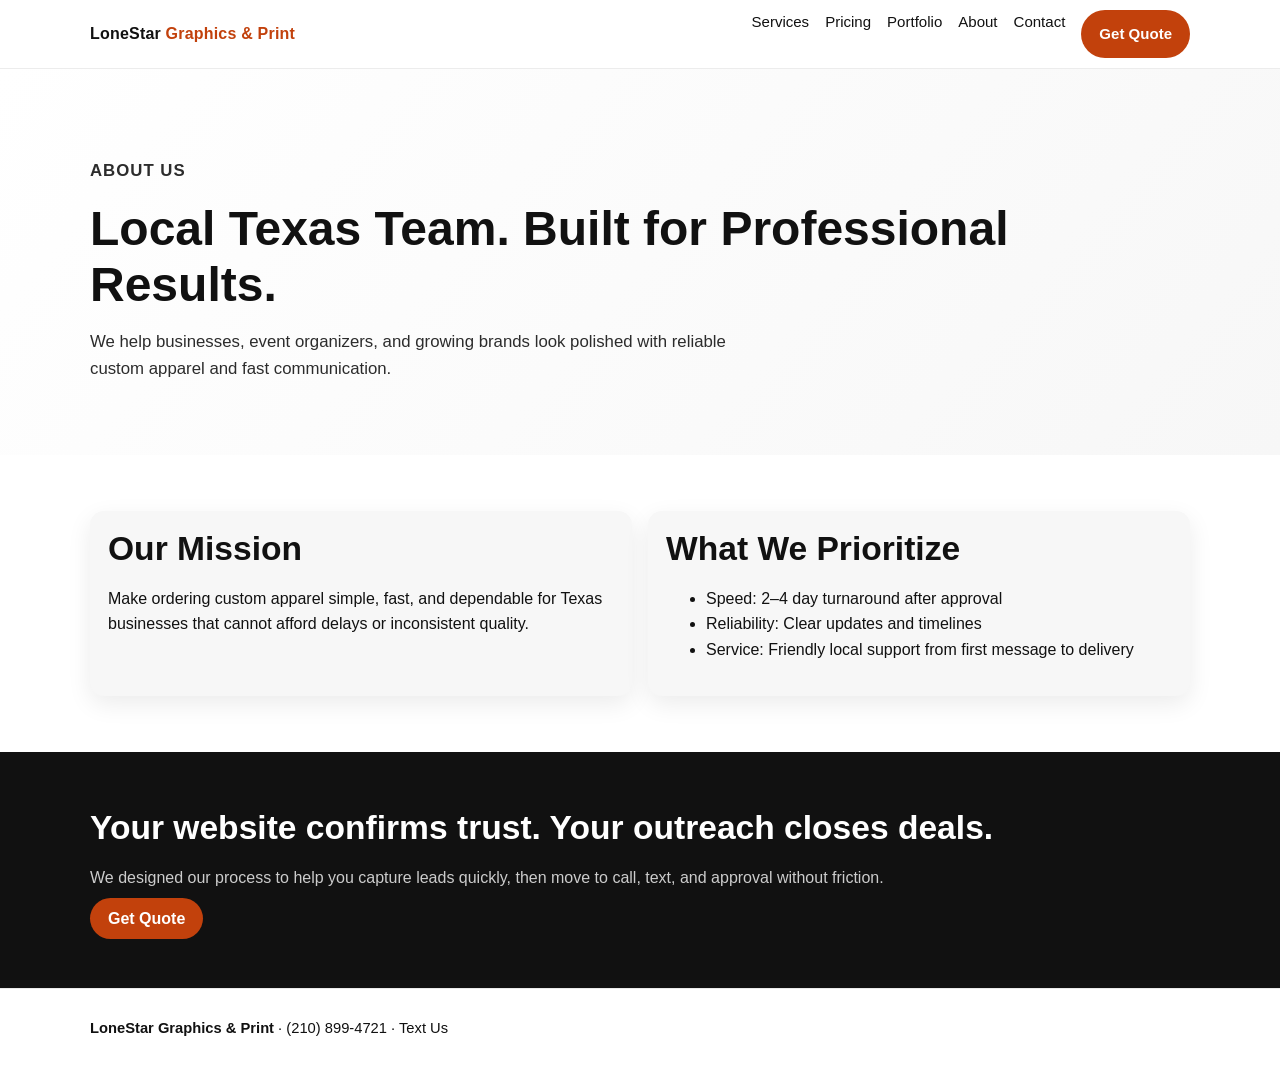
==== about.html @ 67edb774 "Build multi-page custom apparel site with lead quote funnel" ====
<!DOCTYPE html>
<html lang="en">
<head>
  <meta charset="UTF-8" />
  <meta name="viewport" content="width=device-width, initial-scale=1.0" />
  <title>About | LoneStar Graphics & Print</title>
  <meta name="description" content="LoneStar Graphics & Print is a Texas custom apparel business focused on speed, reliability, and service." />
  <link rel="stylesheet" href="styles.css" />
</head>
<body>
<header class="site-header"><div class="container nav-row"><a href="index.html" class="brand">LoneStar <span>Graphics & Print</span></a><nav class="nav-links"><a href="services.html">Services</a><a href="pricing.html">Pricing</a><a href="portfolio.html">Portfolio</a><a href="about.html">About</a><a href="contact.html">Contact</a><a class="btn btn-primary" href="quote.html">Get Quote</a></nav></div></header>
<main>
<section class="hero"><div class="container"><p class="kicker">About Us</p><h1>Local Texas Team. Built for Professional Results.</h1><p>We help businesses, event organizers, and growing brands look polished with reliable custom apparel and fast communication.</p></div></section>
<section><div class="container grid grid-2">
  <article class="card"><h2>Our Mission</h2><p>Make ordering custom apparel simple, fast, and dependable for Texas businesses that cannot afford delays or inconsistent quality.</p></article>
  <article class="card"><h2>What We Prioritize</h2><ul><li>Speed: 2–4 day turnaround after approval</li><li>Reliability: Clear updates and timelines</li><li>Service: Friendly local support from first message to delivery</li></ul></article>
</div></section>
<section class="band"><div class="container"><h2>Your website confirms trust. Your outreach closes deals.</h2><p class="muted">We designed our process to help you capture leads quickly, then move to call, text, and approval without friction.</p><a class="btn btn-primary" href="quote.html">Get Quote</a></div></section>
</main>
<footer class="footer"><div class="container"><strong>LoneStar Graphics & Print</strong> · <a href="tel:+12108994721">(210) 899-4721</a> · <a href="sms:+12108994721">Text Us</a></div></footer>
</body>
</html>
---- styles.css ----
:root {
  --bg: #ffffff;
  --text: #111111;
  --charcoal: #2c2c2c;
  --muted: #666666;
  --accent: #c2410c;
  --accent-dark: #9a3412;
  --card: #f7f7f7;
  --radius: 14px;
  --shadow: 0 8px 24px rgba(0, 0, 0, 0.08);
}

* { box-sizing: border-box; }
html { scroll-behavior: smooth; }
body {
  margin: 0;
  font-family: Inter, "Segoe UI", Arial, sans-serif;
  color: var(--text);
  background: var(--bg);
  line-height: 1.6;
}

a { color: inherit; text-decoration: none; }
img { max-width: 100%; display: block; }

.container {
  width: min(1100px, 92%);
  margin: 0 auto;
}

.site-header {
  position: sticky;
  top: 0;
  z-index: 100;
  background: rgba(255, 255, 255, 0.95);
  backdrop-filter: blur(6px);
  border-bottom: 1px solid #ececec;
}

.nav-row {
  display: flex;
  align-items: center;
  justify-content: space-between;
  gap: 12px;
  min-height: 68px;
}

.brand {
  font-weight: 800;
  letter-spacing: 0.2px;
}

.brand span { color: var(--accent); }

.nav-links {
  display: flex;
  gap: 16px;
  font-size: 0.94rem;
  flex-wrap: wrap;
  justify-content: flex-end;
}

.btn,
button {
  border: 0;
  border-radius: 999px;
  cursor: pointer;
  font-weight: 700;
  padding: 12px 18px;
  transition: 0.2s ease;
}

.btn-primary {
  background: var(--accent);
  color: #fff;
}
.btn-primary:hover { background: var(--accent-dark); }

.btn-secondary {
  background: var(--charcoal);
  color: #fff;
}

.btn-ghost {
  background: transparent;
  border: 1px solid #ddd;
}

.hero {
  padding: 72px 0 56px;
  background: linear-gradient(130deg, #ffffff 0%, #f7f7f7 100%);
}

.hero h1 {
  font-size: clamp(1.9rem, 5vw, 3rem);
  line-height: 1.15;
  margin: 0 0 14px;
}

.hero p {
  color: var(--charcoal);
  font-size: 1.05rem;
  max-width: 640px;
}

.cta-row {
  display: flex;
  gap: 12px;
  flex-wrap: wrap;
  margin-top: 22px;
}

.kicker {
  text-transform: uppercase;
  letter-spacing: 1px;
  color: var(--accent);
  font-weight: 700;
  font-size: 0.8rem;
}

section { padding: 56px 0; }

h2 {
  font-size: clamp(1.45rem, 3.4vw, 2.1rem);
  line-height: 1.2;
  margin: 0 0 12px;
}

.grid {
  display: grid;
  gap: 16px;
}

.grid-3 { grid-template-columns: repeat(auto-fit, minmax(210px, 1fr)); }
.grid-4 { grid-template-columns: repeat(auto-fit, minmax(180px, 1fr)); }
.grid-2 { grid-template-columns: repeat(auto-fit, minmax(260px, 1fr)); }

.card {
  background: var(--card);
  padding: 18px;
  border-radius: var(--radius);
  box-shadow: var(--shadow);
}

.muted { color: var(--muted); }

.band {
  background: #111;
  color: #fff;
}

.band .muted { color: #cccccc; }

.process-step {
  border-left: 4px solid var(--accent);
  background: #fff;
}

.price {
  font-size: 2rem;
  font-weight: 800;
}

.table-like {
  display: grid;
  gap: 12px;
}

.testimonial {
  font-style: italic;
}

.contact-list {
  list-style: none;
  padding: 0;
  margin: 16px 0 0;
}

.contact-list li {
  margin-bottom: 8px;
}

.form {
  display: grid;
  gap: 12px;
}

input, textarea, select {
  width: 100%;
  border: 1px solid #d8d8d8;
  border-radius: 10px;
  padding: 12px;
  font: inherit;
}

textarea { min-height: 110px; resize: vertical; }

.notice {
  padding: 12px;
  background: #fff6f0;
  border: 1px solid #ffd2ba;
  border-radius: 10px;
}

.footer {
  padding: 28px 0;
  border-top: 1px solid #eaeaea;
  font-size: 0.92rem;
}

.progress-wrap {
  background: #eee;
  border-radius: 999px;
  height: 10px;
  overflow: hidden;
}

.progress-bar {
  height: 100%;
  width: 20%;
  background: var(--accent);
  transition: width 0.3s;
}

.quote-step {
  display: none;
}
.quote-step.active { display: block; }

.select-grid {
  display: grid;
  gap: 10px;
  grid-template-columns: repeat(auto-fit, minmax(180px, 1fr));
}

.choice-card {
  border: 1px solid #ddd;
  border-radius: 12px;
  padding: 14px;
  background: #fff;
}

.choice-card.selected {
  border-color: var(--accent);
  box-shadow: 0 0 0 2px rgba(194, 65, 12, 0.15);
}

.inline {
  display: flex;
  gap: 10px;
  align-items: center;
  flex-wrap: wrap;
}

.size-grid {
  display: grid;
  grid-template-columns: repeat(3, minmax(90px, 1fr));
  gap: 10px;
}

@media (max-width: 760px) {
  .nav-links a { display: none; }
  .size-grid { grid-template-columns: repeat(2, minmax(90px, 1fr)); }
}
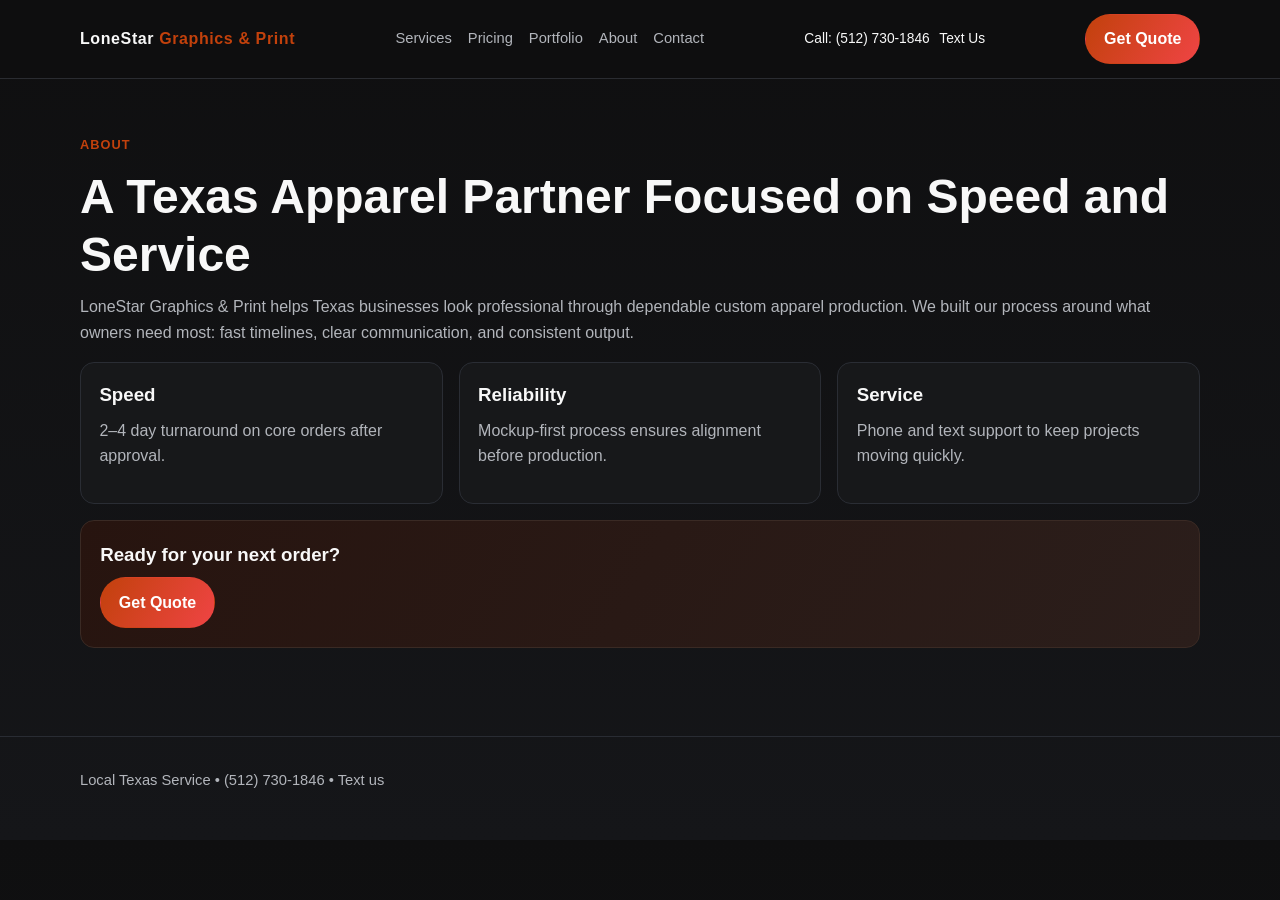
==== commit 25465a7b: "Build multi-page LoneStar apparel site with quote funnel" ====
--- a/about.html
+++ b/about.html
@@ -1,22 +1,10 @@
-<!DOCTYPE html>
-<html lang="en">
-<head>
-  <meta charset="UTF-8" />
-  <meta name="viewport" content="width=device-width, initial-scale=1.0" />
-  <title>About | LoneStar Graphics & Print</title>
-  <meta name="description" content="LoneStar Graphics & Print is a Texas custom apparel business focused on speed, reliability, and service." />
-  <link rel="stylesheet" href="styles.css" />
-</head>
-<body>
-<header class="site-header"><div class="container nav-row"><a href="index.html" class="brand">LoneStar <span>Graphics & Print</span></a><nav class="nav-links"><a href="services.html">Services</a><a href="pricing.html">Pricing</a><a href="portfolio.html">Portfolio</a><a href="about.html">About</a><a href="contact.html">Contact</a><a class="btn btn-primary" href="quote.html">Get Quote</a></nav></div></header>
-<main>
-<section class="hero"><div class="container"><p class="kicker">About Us</p><h1>Local Texas Team. Built for Professional Results.</h1><p>We help businesses, event organizers, and growing brands look polished with reliable custom apparel and fast communication.</p></div></section>
-<section><div class="container grid grid-2">
-  <article class="card"><h2>Our Mission</h2><p>Make ordering custom apparel simple, fast, and dependable for Texas businesses that cannot afford delays or inconsistent quality.</p></article>
-  <article class="card"><h2>What We Prioritize</h2><ul><li>Speed: 2–4 day turnaround after approval</li><li>Reliability: Clear updates and timelines</li><li>Service: Friendly local support from first message to delivery</li></ul></article>
-</div></section>
-<section class="band"><div class="container"><h2>Your website confirms trust. Your outreach closes deals.</h2><p class="muted">We designed our process to help you capture leads quickly, then move to call, text, and approval without friction.</p><a class="btn btn-primary" href="quote.html">Get Quote</a></div></section>
-</main>
-<footer class="footer"><div class="container"><strong>LoneStar Graphics & Print</strong> · <a href="tel:+12108994721">(210) 899-4721</a> · <a href="sms:+12108994721">Text Us</a></div></footer>
-</body>
-</html>
+<!doctype html>
+<html lang="en"><head>
+<meta charset="UTF-8" /><meta name="viewport" content="width=device-width, initial-scale=1.0" />
+<title>About | LoneStar Graphics & Print</title>
+<link rel="stylesheet" href="styles.css" />
+</head><body>
+<header class="site-header"><div class="container nav-wrap"><a href="index.html" class="logo">LoneStar <span>Graphics & Print</span></a><nav class="nav-links"><a href="services.html">Services</a><a href="pricing.html">Pricing</a><a href="portfolio.html">Portfolio</a><a href="about.html">About</a><a href="contact.html">Contact</a></nav><div class="phone-links"><a href="tel:+15127301846">Call: (512) 730-1846</a><a href="sms:+15127301846">Text Us</a></div><a class="btn btn-primary" href="quote.html">Get Quote</a></div></header>
+<main><section><div class="container"><p class="kicker">About</p><h1>A Texas Apparel Partner Focused on Speed and Service</h1><p>LoneStar Graphics & Print helps Texas businesses look professional through dependable custom apparel production. We built our process around what owners need most: fast timelines, clear communication, and consistent output.</p><div class="card-grid cols-3"><article class="card"><h3>Speed</h3><p>2–4 day turnaround on core orders after approval.</p></article><article class="card"><h3>Reliability</h3><p>Mockup-first process ensures alignment before production.</p></article><article class="card"><h3>Service</h3><p>Phone and text support to keep projects moving quickly.</p></article></div><div class="cta-band" style="margin-top:1rem;"><h3>Ready for your next order?</h3><a class="btn btn-primary" href="quote.html">Get Quote</a></div></div></section></main>
+<footer><div class="container"><p>Local Texas Service • <a href="tel:+15127301846">(512) 730-1846</a> • <a href="sms:+15127301846">Text us</a></p></div></footer>
+</body></html>
--- a/styles.css
+++ b/styles.css
@@ -1,264 +1,218 @@
 :root {
-  --bg: #ffffff;
-  --text: #111111;
-  --charcoal: #2c2c2c;
-  --muted: #666666;
+  --bg: #0f0f10;
+  --surface: #17181a;
+  --surface-2: #202226;
+  --text: #f8f8f8;
+  --muted: #b2b5bb;
   --accent: #c2410c;
-  --accent-dark: #9a3412;
-  --card: #f7f7f7;
+  --accent-2: #ef4444;
   --radius: 14px;
-  --shadow: 0 8px 24px rgba(0, 0, 0, 0.08);
+  --maxw: 1120px;
 }
 
 * { box-sizing: border-box; }
-html { scroll-behavior: smooth; }
 body {
   margin: 0;
-  font-family: Inter, "Segoe UI", Arial, sans-serif;
+  font-family: Inter, -apple-system, BlinkMacSystemFont, "Segoe UI", Roboto, sans-serif;
+  background: linear-gradient(180deg, #0f0f10 0%, #151619 100%);
   color: var(--text);
-  background: var(--bg);
   line-height: 1.6;
 }
-
+img { max-width: 100%; border-radius: 10px; }
 a { color: inherit; text-decoration: none; }
-img { max-width: 100%; display: block; }
 
 .container {
-  width: min(1100px, 92%);
-  margin: 0 auto;
+  width: min(100% - 2rem, var(--maxw));
+  margin-inline: auto;
 }
 
 .site-header {
   position: sticky;
   top: 0;
-  z-index: 100;
-  background: rgba(255, 255, 255, 0.95);
-  backdrop-filter: blur(6px);
-  border-bottom: 1px solid #ececec;
-}
-
-.nav-row {
+  z-index: 999;
+  background: rgba(15, 15, 16, 0.9);
+  backdrop-filter: blur(10px);
+  border-bottom: 1px solid #2a2c31;
+}
+
+.nav-wrap {
   display: flex;
+  justify-content: space-between;
   align-items: center;
-  justify-content: space-between;
-  gap: 12px;
-  min-height: 68px;
-}
-
-.brand {
+  padding: 0.85rem 0;
+  gap: 1rem;
+}
+
+.logo {
   font-weight: 800;
-  letter-spacing: 0.2px;
-}
-
-.brand span { color: var(--accent); }
+  letter-spacing: 0.6px;
+}
+.logo span { color: var(--accent); }
 
 .nav-links {
-  display: flex;
-  gap: 16px;
-  font-size: 0.94rem;
-  flex-wrap: wrap;
-  justify-content: flex-end;
-}
-
-.btn,
-button {
-  border: 0;
+  display: none;
+  gap: 1rem;
+  color: var(--muted);
+  font-size: 0.92rem;
+}
+
+.phone-links {
+  display: none;
+  gap: 0.6rem;
+  align-items: center;
+  font-size: 0.86rem;
+}
+
+.btn {
+  display: inline-flex;
+  align-items: center;
+  justify-content: center;
   border-radius: 999px;
+  border: 1px solid transparent;
+  padding: 0.72rem 1.1rem;
+  font-weight: 700;
+  transition: 0.2s ease;
   cursor: pointer;
+}
+.btn-primary {
+  background: linear-gradient(120deg, var(--accent), var(--accent-2));
+  color: white;
+}
+.btn-primary:hover { transform: translateY(-1px); opacity: 0.94; }
+.btn-outline {
+  border-color: #3c4049;
+  color: #f2f3f5;
+}
+.btn-outline:hover { background: #272a31; }
+
+main section { padding: 3.5rem 0; }
+.hero {
+  padding-top: 4rem;
+}
+.hero-grid {
+  display: grid;
+  gap: 1.6rem;
+}
+.kicker {
+  color: var(--accent);
   font-weight: 700;
-  padding: 12px 18px;
-  transition: 0.2s ease;
-}
-
-.btn-primary {
-  background: var(--accent);
-  color: #fff;
-}
-.btn-primary:hover { background: var(--accent-dark); }
-
-.btn-secondary {
-  background: var(--charcoal);
-  color: #fff;
-}
-
-.btn-ghost {
-  background: transparent;
-  border: 1px solid #ddd;
-}
-
-.hero {
-  padding: 72px 0 56px;
-  background: linear-gradient(130deg, #ffffff 0%, #f7f7f7 100%);
-}
-
-.hero h1 {
-  font-size: clamp(1.9rem, 5vw, 3rem);
-  line-height: 1.15;
-  margin: 0 0 14px;
-}
-
-.hero p {
-  color: var(--charcoal);
-  font-size: 1.05rem;
-  max-width: 640px;
-}
-
-.cta-row {
-  display: flex;
-  gap: 12px;
-  flex-wrap: wrap;
-  margin-top: 22px;
-}
-
-.kicker {
   text-transform: uppercase;
   letter-spacing: 1px;
-  color: var(--accent);
-  font-weight: 700;
   font-size: 0.8rem;
 }
-
-section { padding: 56px 0; }
-
-h2 {
-  font-size: clamp(1.45rem, 3.4vw, 2.1rem);
-  line-height: 1.2;
-  margin: 0 0 12px;
-}
-
-.grid {
+h1, h2, h3 { line-height: 1.2; margin: 0.2rem 0 0.7rem; }
+h1 { font-size: clamp(1.9rem, 7vw, 3rem); }
+h2 { font-size: clamp(1.5rem, 4.5vw, 2.15rem); }
+p { margin-top: 0; color: var(--muted); }
+
+.card-grid {
   display: grid;
-  gap: 16px;
-}
-
-.grid-3 { grid-template-columns: repeat(auto-fit, minmax(210px, 1fr)); }
-.grid-4 { grid-template-columns: repeat(auto-fit, minmax(180px, 1fr)); }
-.grid-2 { grid-template-columns: repeat(auto-fit, minmax(260px, 1fr)); }
-
+  grid-template-columns: 1fr;
+  gap: 1rem;
+}
 .card {
-  background: var(--card);
-  padding: 18px;
+  background: var(--surface);
+  border: 1px solid #2a2d34;
   border-radius: var(--radius);
-  box-shadow: var(--shadow);
-}
-
-.muted { color: var(--muted); }
-
-.band {
-  background: #111;
+  padding: 1.15rem;
+}
+.card strong { color: white; }
+.badge {
+  display: inline-block;
+  background: #2f1410;
+  color: #ffc7b5;
+  border: 1px solid #743019;
+  padding: 0.2rem 0.5rem;
+  border-radius: 999px;
+  font-size: 0.74rem;
+  margin-bottom: 0.45rem;
+}
+
+.cta-band {
+  border: 1px solid #3a2a24;
+  background: linear-gradient(120deg, #27140f, #2b1e1b);
+  border-radius: var(--radius);
+  padding: 1.2rem;
+}
+
+footer {
+  border-top: 1px solid #292c33;
+  margin-top: 2rem;
+  padding: 2rem 0;
+  color: var(--muted);
+  font-size: 0.92rem;
+}
+
+.funnel {
+  max-width: 760px;
+  margin: 0 auto;
+}
+.progress-wrap {
+  margin: 1rem 0 1.5rem;
+}
+progress {
+  width: 100%;
+  height: 12px;
+  border-radius: 999px;
+}
+progress::-webkit-progress-bar { background: #282b32; border-radius: 999px; }
+progress::-webkit-progress-value { background: linear-gradient(120deg, var(--accent), var(--accent-2)); border-radius: 999px; }
+
+.step { display: none; }
+.step.active { display: block; }
+
+.option-grid { display: grid; gap: 0.8rem; }
+.option-btn {
+  width: 100%;
+  text-align: left;
+  padding: 1rem;
+  border-radius: 12px;
+  border: 1px solid #333741;
+  background: #1c1f25;
   color: #fff;
-}
-
-.band .muted { color: #cccccc; }
-
-.process-step {
-  border-left: 4px solid var(--accent);
-  background: #fff;
-}
-
-.price {
-  font-size: 2rem;
-  font-weight: 800;
-}
-
-.table-like {
+  font-weight: 600;
+}
+.option-btn.selected { border-color: var(--accent); background: #2b1b15; }
+
+.field { margin-bottom: 0.9rem; }
+label { display: block; margin-bottom: 0.35rem; font-weight: 600; }
+input, textarea, select {
+  width: 100%;
+  background: #121317;
+  border: 1px solid #2f333d;
+  color: #fff;
+  padding: 0.75rem;
+  border-radius: 10px;
+}
+textarea { min-height: 110px; }
+.inline {
   display: grid;
-  gap: 12px;
-}
-
+  grid-template-columns: 1fr 1fr;
+  gap: 0.7rem;
+}
+
+.small-note { font-size: 0.85rem; color: #c8cad0; }
+.trust { color: #f8bba6; font-weight: 600; font-size: 0.9rem; }
+
+.portfolio-item {
+  background: var(--surface-2);
+  border: 1px solid #2c3038;
+  padding: 1rem;
+  border-radius: var(--radius);
+}
 .testimonial {
   font-style: italic;
-}
-
-.contact-list {
-  list-style: none;
-  padding: 0;
-  margin: 16px 0 0;
-}
-
-.contact-list li {
-  margin-bottom: 8px;
-}
-
-.form {
-  display: grid;
-  gap: 12px;
-}
-
-input, textarea, select {
-  width: 100%;
-  border: 1px solid #d8d8d8;
-  border-radius: 10px;
-  padding: 12px;
-  font: inherit;
-}
-
-textarea { min-height: 110px; resize: vertical; }
-
-.notice {
-  padding: 12px;
-  background: #fff6f0;
-  border: 1px solid #ffd2ba;
-  border-radius: 10px;
-}
-
-.footer {
-  padding: 28px 0;
-  border-top: 1px solid #eaeaea;
-  font-size: 0.92rem;
-}
-
-.progress-wrap {
-  background: #eee;
-  border-radius: 999px;
-  height: 10px;
-  overflow: hidden;
-}
-
-.progress-bar {
-  height: 100%;
-  width: 20%;
-  background: var(--accent);
-  transition: width 0.3s;
-}
-
-.quote-step {
-  display: none;
-}
-.quote-step.active { display: block; }
-
-.select-grid {
-  display: grid;
-  gap: 10px;
-  grid-template-columns: repeat(auto-fit, minmax(180px, 1fr));
-}
-
-.choice-card {
-  border: 1px solid #ddd;
-  border-radius: 12px;
-  padding: 14px;
-  background: #fff;
-}
-
-.choice-card.selected {
-  border-color: var(--accent);
-  box-shadow: 0 0 0 2px rgba(194, 65, 12, 0.15);
-}
-
-.inline {
-  display: flex;
-  gap: 10px;
-  align-items: center;
-  flex-wrap: wrap;
-}
-
-.size-grid {
-  display: grid;
-  grid-template-columns: repeat(3, minmax(90px, 1fr));
-  gap: 10px;
-}
-
-@media (max-width: 760px) {
-  .nav-links a { display: none; }
-  .size-grid { grid-template-columns: repeat(2, minmax(90px, 1fr)); }
-}
+  color: #d8dae0;
+  border-left: 3px solid var(--accent);
+  padding-left: 0.8rem;
+}
+
+@media (min-width: 760px) {
+  .nav-links, .phone-links { display: flex; }
+  .hero-grid,
+  .card-grid.cols-2,
+  .card-grid.cols-3,
+  .card-grid.cols-4 { grid-template-columns: repeat(2, minmax(0, 1fr)); }
+  .card-grid.cols-3 { grid-template-columns: repeat(3, minmax(0, 1fr)); }
+  .card-grid.cols-4 { grid-template-columns: repeat(4, minmax(0, 1fr)); }
+}
